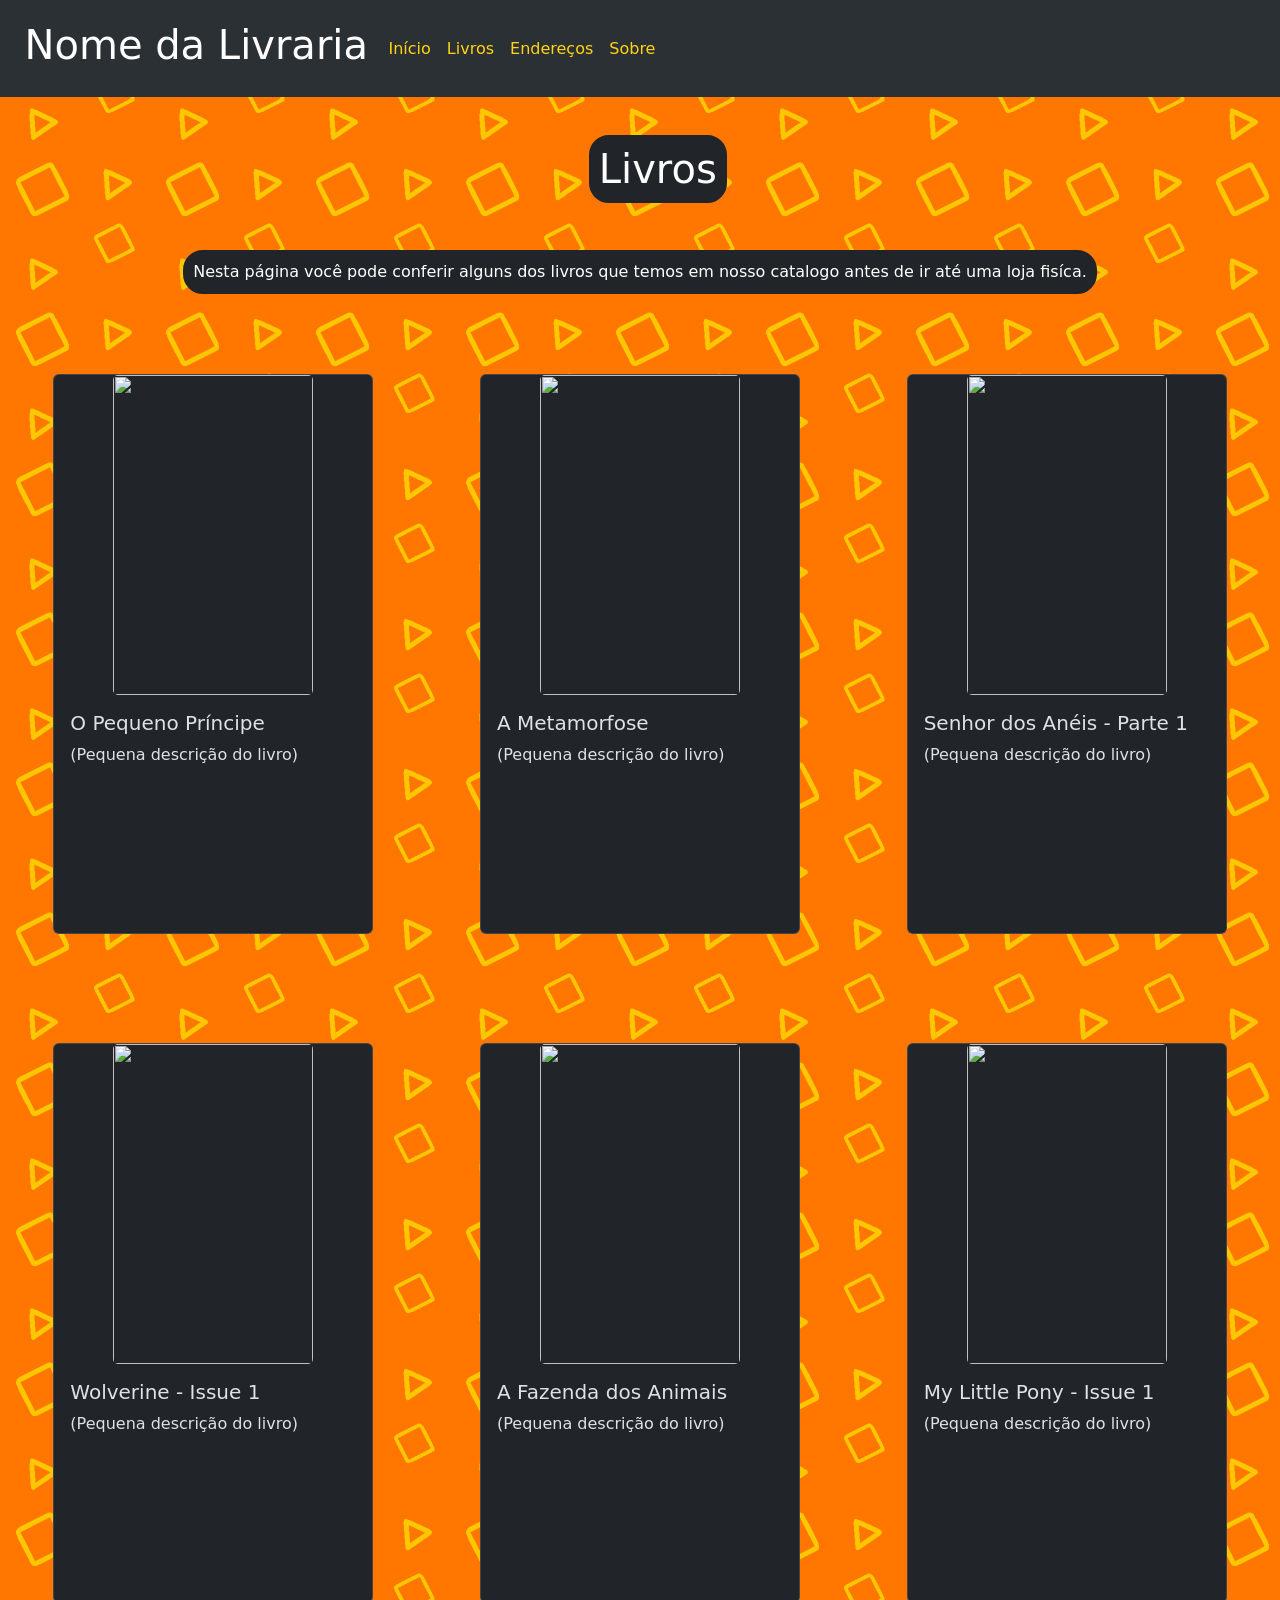
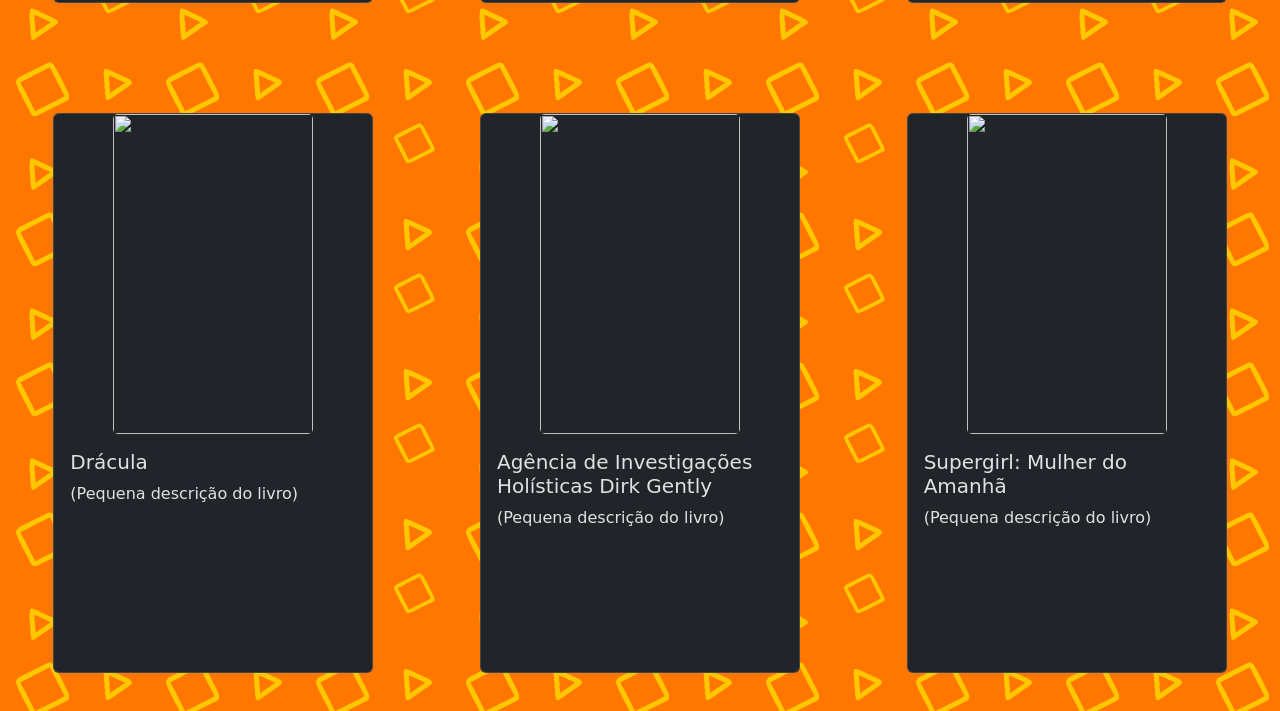
==== Livraria/livros.html @ 6fb14d98 "site" ====
<!DOCTYPE html>
<html>
<head>
	<link href="https://cdn.jsdelivr.net/npm/bootstrap@5.3.8/dist/css/bootstrap.min.css" rel="stylesheet" integrity="sha384-sRIl4kxILFvY47J16cr9ZwB07vP4J8+LH7qKQnuqkuIAvNWLzeN8tE5YBujZqJLB" crossorigin="anonymous">
	<link rel="stylesheet" type="text/css" href="style.css">
	<meta charset="utf-8">
	<meta name="viewport" content="width=device-width, initial-scale=1">
	<title>Livros</title>
</head>
<body>

	<nav class="navbar navbar-expand-lg bg-body-tertiary" data-bs-theme="dark">
		<div class="container-fluid">
			<h1 style="padding: 1%;">Nome da Livraria</h1>
			<button class="navbar-toggler" type="button" data-bs-toggle="collapse" data-bs-target="#navbarNav" aria-controls="navbarNav" aria-expanded="false" aria-label="Toggle navigation">
				<span class="navbar-toggler-icon"></span>
			</button>
			<div class="collapse navbar-collapse" id="navbarNav">
				<ul class="navbar-nav">
					<li class="nav-item">
						<a class="nav-link" href="index.html">Início</a>
					</li>
					<li class="nav-item">
						<a class="nav-link" href="livros.html">Livros</a>
					</li>
					<li class="nav-item">
						<a class="nav-link" href="lojas.html">Endereços</a>
					</li>
					<li class="nav-item">
						<a class="nav-link" href="sobre.html">Sobre</a>
					</li>
				</ul>
			</div>
		</div>
	</nav>

	<div id="divtexto">
		<h1><span>Livros</span></h1>

		<p><span>Nesta página você pode conferir alguns dos livros que temos em nosso catalogo antes de ir até uma loja fisíca.</span></p>	
	</div>

	<div id="cardslivro">
		<div class="card" data-bs-theme="dark">
			<img class="card-img" src="https://apagina.vtexassets.com/arquivos/ids/740944/O-pequeno-principe---capa-azul.jpg?v=638329189226800000">
			<div class="card-body">
				<h5 class="card-title">O Pequeno Príncipe</h5>
				<p class="card-text">(Pequena descrição do livro)</p>
			</div>
		</div>
		<div class="card" data-bs-theme="dark">
			<img class="card-img" src="https://m.media-amazon.com/images/I/715JOcuqSSL._AC_UF1000,1000_QL80_.jpg">
			<div class="card-body">
				<h5 class="card-title">A Metamorfose</h5>
				<p class="card-text">(Pequena descrição do livro)</p>
			</div>
		</div>
		<div class="card" data-bs-theme="dark">
			<img class="card-img" src="https://m.media-amazon.com/images/I/81hCVEC0ExL.jpg">
			<div class="card-body">
				<h5 class="card-title">Senhor dos Anéis - Parte 1</h5>
				<p class="card-text">(Pequena descrição do livro)</p>
			</div>
		</div>
	</div>

	<div id="separar"></div>
	<div id="cardslivro">
		<div class="card" data-bs-theme="dark">
			<img class="card-img" src="https://m.media-amazon.com/images/I/61FQvgsd7BL._UF1000,1000_QL80_.jpg">
			<div class="card-body">
				<h5 class="card-title">Wolverine - Issue 1</h5>
				<p class="card-text">(Pequena descrição do livro)</p>
			</div>
		</div>
		<div class="card" data-bs-theme="dark">
			<img class="card-img" src="https://m.media-amazon.com/images/I/91489cWHWzL._AC_UF1000,1000_QL80_.jpg">
			<div class="card-body">
				<h5 class="card-title">A Fazenda dos Animais</h5>
				<p class="card-text">(Pequena descrição do livro)</p>
			</div>
		</div>
		<div class="card" data-bs-theme="dark">
			<img class="card-img" src="https://m.media-amazon.com/images/I/A1tsUJn2GPL._AC_UF1000,1000_QL80_.jpg">
			<div class="card-body">
				<h5 class="card-title">My Little Pony - Issue 1</h5>
				<p class="card-text">(Pequena descrição do livro)</p>
			</div>
		</div>
	</div>

	<div id="separar"></div>
	<div id="cardslivro">
		<div class="card" data-bs-theme="dark">
			<img class="card-img" src="https://m.media-amazon.com/images/I/81mDS7CO2YL._AC_UF1000,1000_QL80_.jpg">
			<div class="card-body">
				<h5 class="card-title">Drácula</h5>
				<p class="card-text">(Pequena descrição do livro)</p>
			</div>
		</div>
		<div class="card" data-bs-theme="dark">
			<img class="card-img" src="https://upload.wikimedia.org/wikipedia/en/5/59/Dirk_Gently_UK_front_cover.jpg">
			<div class="card-body">
				<h5 class="card-title">Agência de Investigações Holísticas Dirk Gently</h5>
				<p class="card-text">(Pequena descrição do livro)</p>
			</div>
		</div>
		<div class="card" data-bs-theme="dark">
			<img class="card-img" src="https://d14d9vp3wdof84.cloudfront.net/image/589816272436/image_6l6lmtnovl3pb9fdmsogm7230k/-S897-FWEBP">
			<div class="card-body">
				<h5 class="card-title">Supergirl: Mulher do Amanhã</h5>
				<p class="card-text">(Pequena descrição do livro)</p>
			</div>
		</div>
	</div>

	<script src="https://cdn.jsdelivr.net/npm/bootstrap@5.3.8/dist/js/bootstrap.bundle.min.js" integrity="sha384-FKyoEForCGlyvwx9Hj09JcYn3nv7wiPVlz7YYwJrWVcXK/BmnVDxM+D2scQbITxI" crossorigin="anonymous"></script>
</body>
</html>
---- Livraria/style.css ----
.nav-link {
	color: #ffd412;
	transition: all 0.1s;
}

.nav-link:hover {
	background-color: black;
	color: white;
}

.card {
	margin: auto;
	margin-top: 5%;
}

#card-btn {
	background-color: #ff8c12;
	border: none;
	position: absolute;
	bottom: 5%;
}

#card-btn:hover {
	background-color: black;
}

.card-img {
	width: 100%;
	margin: auto;
}

#cardsprincipais {
	display: flex;
}

#cardslivro {
	display: flex;
	margin-top: -10%;
	margin-bottom: 3%;
}

#separar {
	height: 15vh;
}

#cardslivro .card .card-img {
	width: 200px;
	height: 320px;
}

#cardslivro .card {
	width: 20rem;
	height: 35rem;
}

#divtexto h1 span {
	background-color: #212529;
	border: #212529 10px solid;
	border-radius: 20px;
	color: white;
	display: inline-flex;
	margin-left: 46vw;
	margin-top: 3vw;
}

#divtexto p {
	text-align: center;
}

#divtexto p span {
	background-color: #212529;
	border: #212529 10px solid;
	border-radius: 20px;
	color: white;
	display: inline-flex;
	margin: 10%;
	margin-top: 3vw;
}

h1 {
	color: white;
}

body {
	background-image: url(bg.png);
}
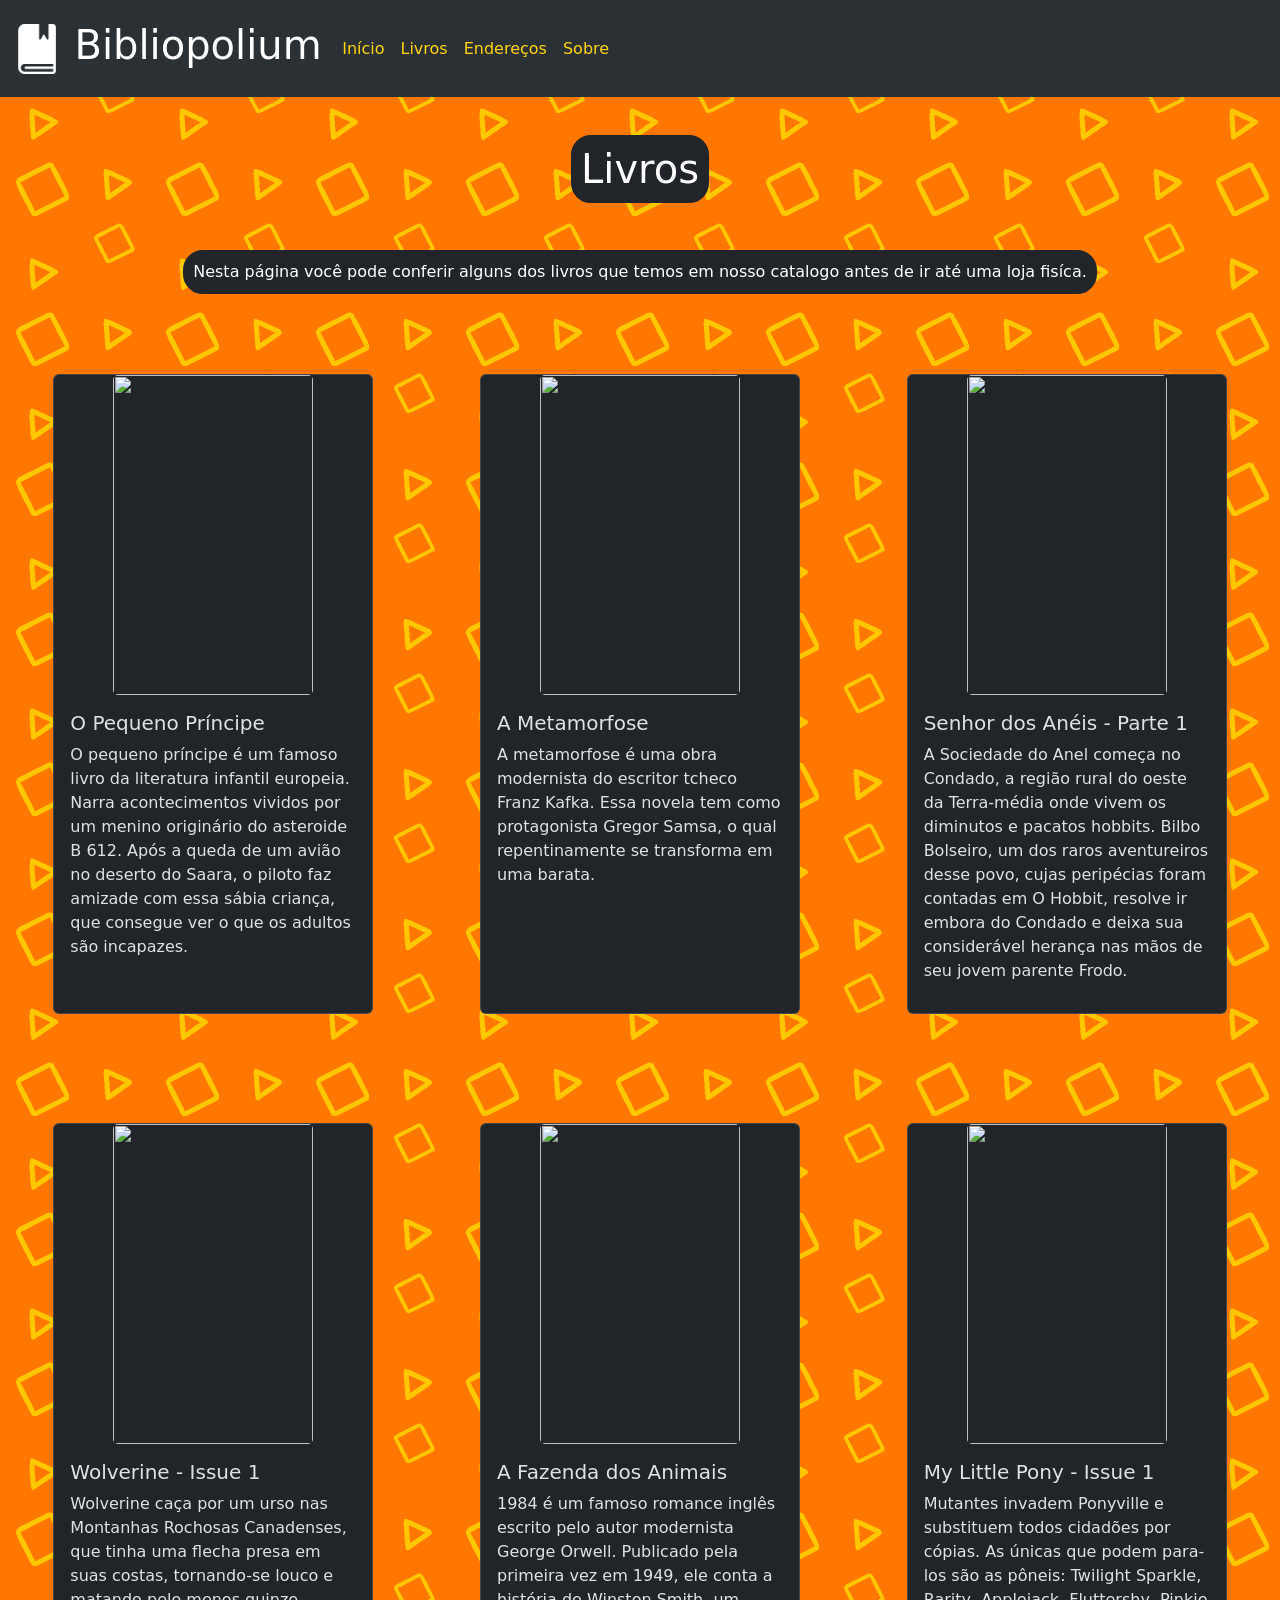
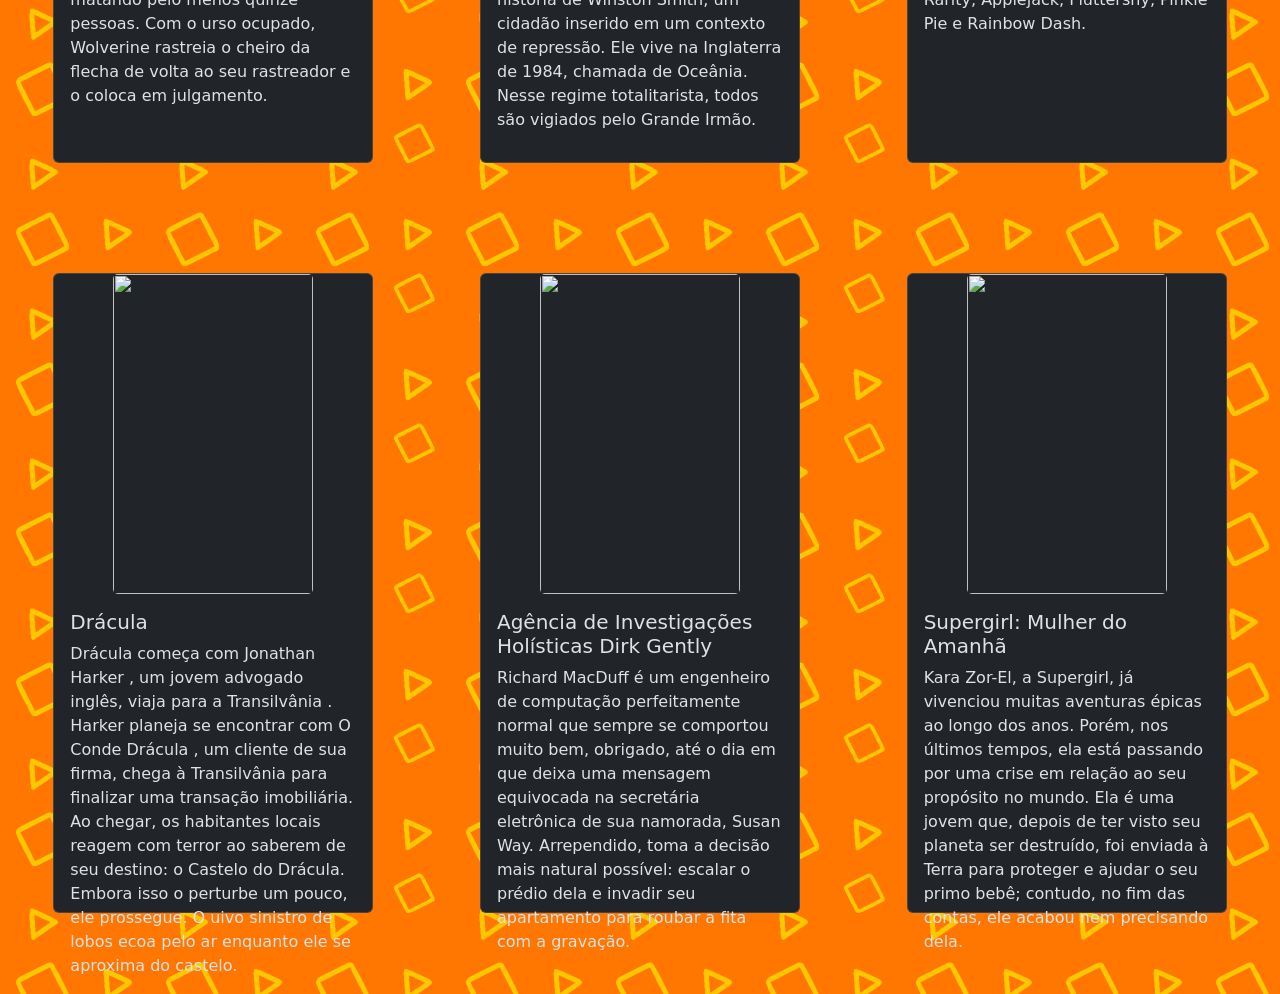
==== commit b91dec8c: "update 3" ====
--- a/Livraria/livros.html
+++ b/Livraria/livros.html
@@ -11,7 +11,8 @@
 
 	<nav class="navbar navbar-expand-lg bg-body-tertiary" data-bs-theme="dark">
 		<div class="container-fluid">
-			<h1 style="padding: 1%;">Nome da Livraria</h1>
+			<img id="icone" src="livroicon.png">
+			<h1 style="padding: 1%;">Bibliopolium</h1>
 			<button class="navbar-toggler" type="button" data-bs-toggle="collapse" data-bs-target="#navbarNav" aria-controls="navbarNav" aria-expanded="false" aria-label="Toggle navigation">
 				<span class="navbar-toggler-icon"></span>
 			</button>
@@ -34,6 +35,7 @@
 		</div>
 	</nav>
 
+
 	<div id="divtexto">
 		<h1><span>Livros</span></h1>
 
@@ -45,21 +47,21 @@
 			<img class="card-img" src="https://apagina.vtexassets.com/arquivos/ids/740944/O-pequeno-principe---capa-azul.jpg?v=638329189226800000">
 			<div class="card-body">
 				<h5 class="card-title">O Pequeno Príncipe</h5>
-				<p class="card-text">(Pequena descrição do livro)</p>
+				<p class="card-text">O pequeno príncipe é um famoso livro da literatura infantil europeia. Narra acontecimentos vividos por um menino originário do asteroide B 612. Após a queda de um avião no deserto do Saara, o piloto faz amizade com essa sábia criança, que consegue ver o que os adultos são incapazes.</p>
 			</div>
 		</div>
 		<div class="card" data-bs-theme="dark">
 			<img class="card-img" src="https://m.media-amazon.com/images/I/715JOcuqSSL._AC_UF1000,1000_QL80_.jpg">
 			<div class="card-body">
 				<h5 class="card-title">A Metamorfose</h5>
-				<p class="card-text">(Pequena descrição do livro)</p>
+				<p class="card-text">A metamorfose é uma obra modernista do escritor tcheco Franz Kafka. Essa novela tem como protagonista Gregor Samsa, o qual repentinamente se transforma em uma barata.</p>
 			</div>
 		</div>
 		<div class="card" data-bs-theme="dark">
 			<img class="card-img" src="https://m.media-amazon.com/images/I/81hCVEC0ExL.jpg">
 			<div class="card-body">
 				<h5 class="card-title">Senhor dos Anéis - Parte 1</h5>
-				<p class="card-text">(Pequena descrição do livro)</p>
+				<p class="card-text">A Sociedade do Anel começa no Condado, a região rural do oeste da Terra-média onde vivem os diminutos e pacatos hobbits. Bilbo Bolseiro, um dos raros aventureiros desse povo, cujas peripécias foram contadas em O Hobbit, resolve ir embora do Condado e deixa sua considerável herança nas mãos de seu jovem parente Frodo.</p>
 			</div>
 		</div>
 	</div>
@@ -70,21 +72,21 @@
 			<img class="card-img" src="https://m.media-amazon.com/images/I/61FQvgsd7BL._UF1000,1000_QL80_.jpg">
 			<div class="card-body">
 				<h5 class="card-title">Wolverine - Issue 1</h5>
-				<p class="card-text">(Pequena descrição do livro)</p>
+				<p class="card-text">Wolverine caça por um urso nas Montanhas Rochosas Canadenses, que tinha uma flecha presa em suas costas, tornando-se louco e matando pelo menos quinze pessoas. Com o urso ocupado, Wolverine rastreia o cheiro da flecha de volta ao seu rastreador e o coloca em julgamento.</p>
 			</div>
 		</div>
 		<div class="card" data-bs-theme="dark">
 			<img class="card-img" src="https://m.media-amazon.com/images/I/91489cWHWzL._AC_UF1000,1000_QL80_.jpg">
 			<div class="card-body">
 				<h5 class="card-title">A Fazenda dos Animais</h5>
-				<p class="card-text">(Pequena descrição do livro)</p>
+				<p class="card-text">1984 é um famoso romance inglês escrito pelo autor modernista George Orwell. Publicado pela primeira vez em 1949, ele conta a história de Winston Smith, um cidadão inserido em um contexto de repressão. Ele vive na Inglaterra de 1984, chamada de Oceânia. Nesse regime totalitarista, todos são vigiados pelo Grande Irmão.</p>
 			</div>
 		</div>
 		<div class="card" data-bs-theme="dark">
 			<img class="card-img" src="https://m.media-amazon.com/images/I/A1tsUJn2GPL._AC_UF1000,1000_QL80_.jpg">
 			<div class="card-body">
 				<h5 class="card-title">My Little Pony - Issue 1</h5>
-				<p class="card-text">(Pequena descrição do livro)</p>
+				<p class="card-text">Mutantes invadem Ponyville e substituem todos cidadões por cópias. As únicas que podem para-los são as pôneis: Twilight Sparkle, Rarity, Applejack, Fluttershy, Pinkie Pie e Rainbow Dash.</p>
 			</div>
 		</div>
 	</div>
@@ -95,21 +97,21 @@
 			<img class="card-img" src="https://m.media-amazon.com/images/I/81mDS7CO2YL._AC_UF1000,1000_QL80_.jpg">
 			<div class="card-body">
 				<h5 class="card-title">Drácula</h5>
-				<p class="card-text">(Pequena descrição do livro)</p>
+				<p class="card-text">Drácula começa com Jonathan Harker , um jovem advogado inglês, viaja para a Transilvânia . Harker planeja se encontrar com O Conde Drácula , um cliente de sua firma, chega à Transilvânia para finalizar uma transação imobiliária. Ao chegar, os habitantes locais reagem com terror ao saberem de seu destino: o Castelo do Drácula. Embora isso o perturbe um pouco, ele prossegue. O uivo sinistro de lobos ecoa pelo ar enquanto ele se aproxima do castelo.</p>
 			</div>
 		</div>
 		<div class="card" data-bs-theme="dark">
 			<img class="card-img" src="https://upload.wikimedia.org/wikipedia/en/5/59/Dirk_Gently_UK_front_cover.jpg">
 			<div class="card-body">
 				<h5 class="card-title">Agência de Investigações Holísticas Dirk Gently</h5>
-				<p class="card-text">(Pequena descrição do livro)</p>
+				<p class="card-text">Richard MacDuff é um engenheiro de computação perfeitamente normal que sempre se comportou muito bem, obrigado, até o dia em que deixa uma mensagem equivocada na secretária eletrônica de sua namorada, Susan Way. Arrependido, toma a decisão mais natural possível: escalar o prédio dela e invadir seu apartamento para roubar a fita com a gravação.</p>
 			</div>
 		</div>
 		<div class="card" data-bs-theme="dark">
 			<img class="card-img" src="https://d14d9vp3wdof84.cloudfront.net/image/589816272436/image_6l6lmtnovl3pb9fdmsogm7230k/-S897-FWEBP">
 			<div class="card-body">
 				<h5 class="card-title">Supergirl: Mulher do Amanhã</h5>
-				<p class="card-text">(Pequena descrição do livro)</p>
+				<p class="card-text">Kara Zor-El, a Supergirl, já vivenciou muitas aventuras épicas ao longo dos anos. Porém, nos últimos tempos, ela está passando por uma crise em relação ao seu propósito no mundo. Ela é uma jovem que, depois de ter visto seu planeta ser destruído, foi enviada à Terra para proteger e ajudar o seu primo bebê; contudo, no fim das contas, ele acabou nem precisando dela.</p>
 			</div>
 		</div>
 	</div>
--- a/Livraria/style.css
+++ b/Livraria/style.css
@@ -50,7 +50,11 @@
 
 #cardslivro .card {
 	width: 20rem;
-	height: 35rem;
+	height: 40rem;
+}
+
+#divtexto h1 {
+	text-align: center
 }
 
 #divtexto h1 span {
@@ -59,7 +63,6 @@
 	border-radius: 20px;
 	color: white;
 	display: inline-flex;
-	margin-left: 46vw;
 	margin-top: 3vw;
 }
 
@@ -77,10 +80,47 @@
 	margin-top: 3vw;
 }
 
+#icone {
+	width: 50px
+}
+#iconemapa {
+	width: 50px;
+	margin-left: 83%;
+	position: absolute;
+	top: 1.2rem;
+}
+
+#cardsloja {
+	margin-bottom: 3%;
+	display: flex;
+}
+
+#cardsloja .card {
+	width: 30rem;
+	height: 6rem;
+	margin-top: 1%
+}
+
+#paragr {
+	margin-top: -1%
+}
+
+#paragr p {
+	margin: auto;
+	margin-bottom: -10%
+}
+
 h1 {
 	color: white;
 }
 
 body {
 	background-image: url(bg.png);
+}
+
+a {
+	font-size: 15px;
+	background-color: #ff7300;
+	text-decoration: underline;
+	color: #fffd9c
 }
